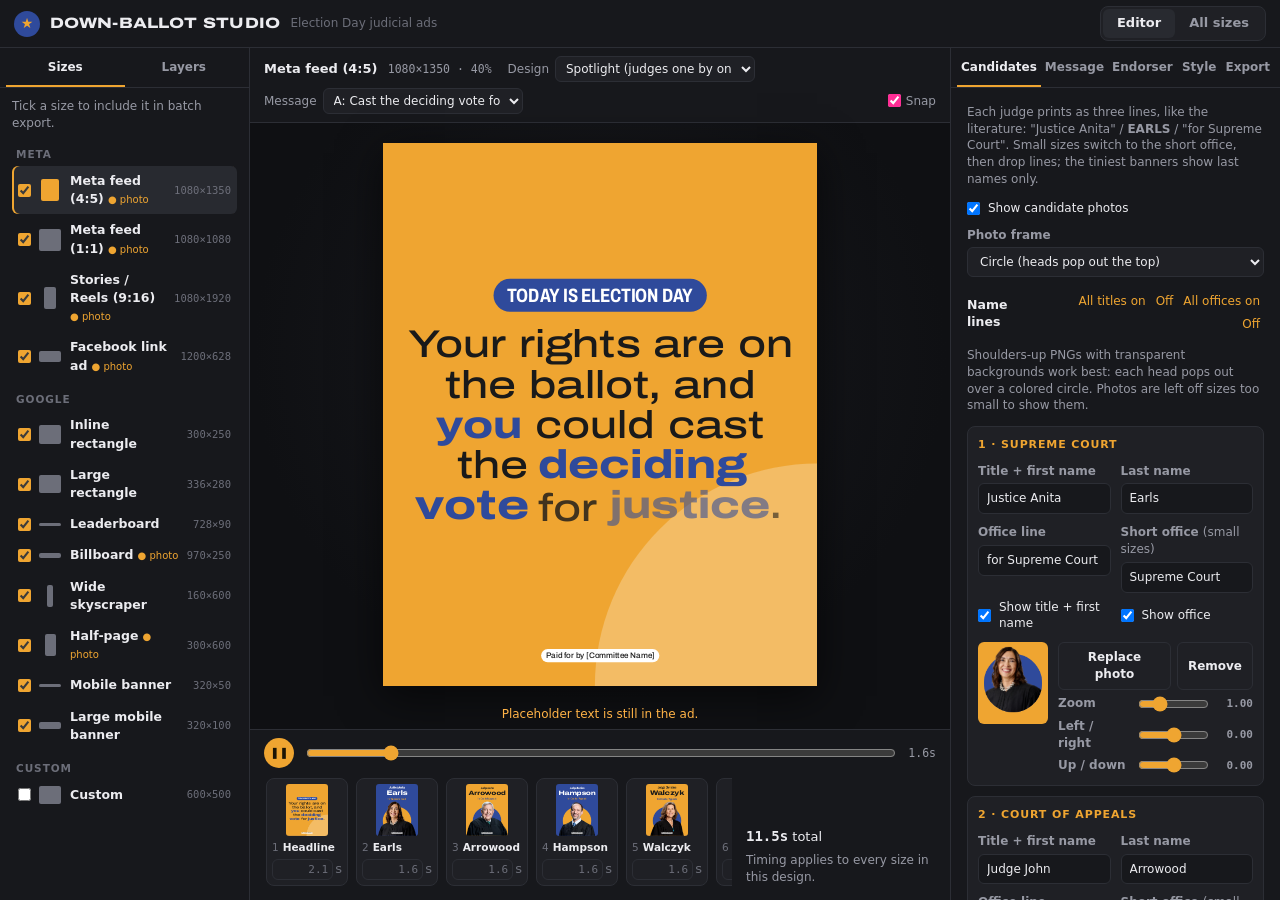
==== judicial/index.html @ fb501891 "Judicial ads: editor refresh with exact numbers, snapping guides, layers and a slide strip The inspe" ====
<!doctype html>
<html lang="en">
<head>
<meta charset="utf-8">
<meta name="viewport" content="width=device-width, initial-scale=1">
<title>Down-Ballot Studio</title>
<link rel="preconnect" href="https://fonts.googleapis.com">
<link rel="preconnect" href="https://fonts.gstatic.com" crossorigin>
<link href="https://fonts.googleapis.com/css2?family=Archivo:wdth,wght@62..125,100..900&family=Permanent+Marker&display=swap" rel="stylesheet">
<link rel="stylesheet" href="styles.css">
</head>
<body>
<header class="topbar">
  <div class="brand">
    <span class="brand-mark" aria-hidden="true">★</span>
    <h1>Down-Ballot Studio</h1>
    <span class="sub">Election Day judicial ads</span>
  </div>
  <div class="view-toggle" role="tablist">
    <button class="seg active" data-view="single">Editor</button>
    <button class="seg" data-view="grid">All sizes</button>
  </div>
</header>

<main class="app">
  <!-- Sizes -->
  <aside class="panel left">
    <div class="ptabs" role="tablist">
      <button class="ptab active" data-ltab="sizes">Sizes</button>
      <button class="ptab" data-ltab="layers">Layers</button>
    </div>
    <div class="lbody" data-lbody="sizes">
      <p class="hint">Tick a size to include it in batch export.</p>
      <ul id="sizeList" class="size-list"></ul>
      <div id="customBox" class="custom-box">
        <b>Custom size</b>
        <div class="row2">
          <label>Width (px)<input id="customW" type="number" min="50" max="4000" step="1"></label>
          <label>Height (px)<input id="customH" type="number" min="50" max="4000" step="1"></label>
        </div>
      </div>
    </div>
    <div class="lbody" data-lbody="layers" hidden>
      <div id="layerList" class="layer-list"></div>
    </div>
  </aside>

  <!-- Stage -->
  <section class="stage" id="stageSingle">
    <div class="stage-bar">
      <span id="sizeInfo" class="size-info"></span>
      <label class="inline">Design <select id="layoutPick"></select></label>
      <label class="inline">Message <select id="msgPick"></select></label>
      <span class="spacer"></span>
      <label class="tog" title="Snap to edges, centers and other elements while dragging (hold Alt to skip)"><input type="checkbox" data-bind="snap"> Snap</label>
      <label class="tog" title="Stories: shade the areas Instagram covers"><input type="checkbox" data-bind="guides"> Safe zone</label>
    </div>
    <div class="canvas-wrap" id="canvasWrap"><canvas id="ad"></canvas></div>
    <div class="warn" id="warnings"></div>
    <div class="timeline">
      <div class="transport">
        <button id="playBtn" class="icon-btn" title="Play / pause (space)">❚❚</button>
        <input id="scrub" type="range" min="0" max="1000" value="0">
        <span id="timeRead" class="mono">0.0s</span>
      </div>
      <div class="slide-strip" id="slideBar" hidden></div>
    </div>
  </section>

  <section class="stage grid-stage" id="stageGrid" hidden>
    <div class="grid-head"><p class="muted">Every size at once, finished. Hover an ad to play it; click to edit it.</p>
      <label class="inline">Preview <select id="gridLayout"></select></label></div>
    <div class="ad-grid" id="adGrid"></div>
  </section>

  <!-- Controls -->
  <aside class="panel right">
    <div id="inspector" class="inspector" hidden></div>
    <div id="settings">
    <div class="tabs" role="tablist">
      <button class="tab active" data-tab="cands">Candidates</button>
      <button class="tab" data-tab="message">Message</button>
      <button class="tab" data-tab="endorser">Endorser</button>
      <button class="tab" data-tab="style">Style</button>
      <button class="tab" data-tab="export">Export</button>
    </div>

    <div class="tab-body" data-body="cands">
      <p class="hint">Each judge prints as three lines, like the literature: "Justice Anita" / <b>EARLS</b> / "for Supreme Court". Small sizes switch to the short office, then drop lines; the tiniest banners show last names only.</p>
      <label class="check"><input type="checkbox" data-bind="candPhotos"> Show candidate photos</label>
      <label>Photo frame
        <select data-bind="frame"><option value="circle">Circle (heads pop out the top)</option><option value="square">Rounded square (heads pop out the top)</option><option value="none">No frame (cutouts stand on the band)</option></select>
      </label>
      <div class="bx-head"><b>Name lines</b><span class="bx-links"><button data-lines="showPrefix:1">All titles on</button><button data-lines="showPrefix:0">Off</button><button data-lines="showOffice:1">All offices on</button><button data-lines="showOffice:0">Off</button></span></div>
      <p class="hint">Shoulders-up PNGs with transparent backgrounds work best: each head pops out over a colored circle. Photos are left off sizes too small to show them.</p>
      <div id="candFields"></div>
    </div>

    <div class="tab-body" data-body="message" hidden>
      <p class="hint">Write a few different messages; each size uses one, so the ads don't all say the same thing. Wrap words in *stars* to make them bold and blue. The short headline is used where the full one wouldn't be readable.</p>
      <div id="msgFields"></div>
      <button id="addMsg" class="ghost">+ Add a message</button>
      <div class="bx-head"><b>Which message each size uses</b><span class="bx-links"><button id="msgSpread">Spread them out</button><button id="msgAllA">All use A</button></span></div>
      <div id="msgSizes" class="msg-sizes"></div>
      <label>Marker note <span class="hint">(handwritten note in the Scrapbook design)</span><input type="text" data-bind="text.note"></label>
      <h3>Every size</h3>
      <label>Disclaimer
        <input type="text" data-bind="text.disclaimer">
      </label>
      <p class="hint">Check the exact wording and minimum type size with your compliance contact. Sizes where it's hidden are listed below.</p>
      <div class="bx-head"><b>Show the disclaimer on</b><span class="bx-links"><button data-all="disclaimer:1">All</button><button data-all="disclaimer:0">None</button></span></div>
      <div id="discSizes" class="bx-list"></div>
    </div>

    <div class="tab-body" data-body="endorser" hidden>
      <div class="photo-row">
        <canvas id="photoThumb" width="160" height="160"></canvas>
        <div class="btn-col">
          <label class="ghost file-btn">Upload photo<input type="file" id="photoFile" accept="image/*" hidden></label>
          <button id="photoClear" class="ghost">Remove photo</button>
        </div>
      </div>
      <div class="prop"><span>Zoom</span><input type="range" min="0.5" max="3" step="0.01" data-bind="endorser.zoom"><output data-out="endorser.zoom"></output></div>
      <div class="prop"><span>Left / right</span><input type="range" min="-3" max="3" step="0.01" data-bind="endorser.x"><output data-out="endorser.x"></output></div>
      <div class="prop"><span>Up / down</span><input type="range" min="-3" max="3" step="0.01" data-bind="endorser.y"><output data-out="endorser.y"></output></div>
      <label>Photo frame
        <select data-bind="endFrame"><option value="circle">Circle</option><option value="square">Rounded square</option><option value="none">No frame</option></select>
      </label>
      <label>Endorser name <span class="hint">(shown beside or under the photo when there's room)</span>
        <input type="text" data-bind="endorser.name">
      </label>
      <div class="bx-head"><b>Show the endorser on</b><span class="bx-links"><button data-all="endorser:big">Large sizes</button><button data-all="endorser:1">All</button><button data-all="endorser:0">None</button></span></div>
      <div id="endSizes" class="bx-list"></div>
    </div>

    <div class="tab-body" data-body="style" hidden>
      <h3>Design</h3>
      <p class="hint"><b>Spotlight</b>: a headline slide, a slide per judge, then an end card with everyone. <b>Front Row</b>: a ticker, a poster headline and the judges side by side. <b>Scrapbook</b>: polaroid cards, a marker note and a starburst button.</p>
      <div class="bx-head"><b>Which design each size uses</b><span class="bx-links"><button data-layout-all="mix">Mix</button><button data-layout-all="spotlight">All spotlight</button><button data-layout-all="frontrow">All front row</button><button data-layout-all="scrapbook">All scrapbook</button></span></div>
      <div id="layoutSizes" class="msg-sizes"></div>
      <h3>Motion</h3>
      <div class="row2">
        <label>Animation style<select data-bind="motion" id="motionPick"></select></label>
        <label class="check pulse"><input type="checkbox" data-bind="pulse"> Button pulses</label>
      </div>
      <div class="row2">
        <label>Length (seconds)<input type="number" min="5" max="15" step="0.5" data-bind="duration"></label>
        <label>Ending<select data-bind="outro"><option value="hold">Hold the finished ad</option><option value="fade">Fade out (loops cleanly)</option></select></label>
      </div>
      <p class="hint">Front Row and Scrapbook build in about 3–4 seconds, then hold. Spotlight runs as long as its slides need: set each slide’s length in the strip under the ad. Google GIFs replay to fill 30 seconds, the most Google allows.</p>
      <h3>Colors</h3>
      <div class="color-row">
        <label>Yellow<input type="color" data-bind="colors.yellow"></label>
        <label>Blue<input type="color" data-bind="colors.blue"></label>
        <label>White<input type="color" data-bind="colors.white"></label>
        <label>Text<input type="color" data-bind="colors.black"></label>
      </div>
      <button id="resetColors" class="ghost sm">Reset colors</button>

      <h3>Font</h3>
      <p class="hint">In Adobe Fonts, add <b>Obviously Variable</b> to a web project, add this site's domain (and <code>localhost</code> for local use), then paste the project ID or the embed code here.</p>
      <div class="kit-row">
        <input type="text" id="kitInput" placeholder="e.g. abc1def or the &lt;link&gt; embed code">
        <button id="kitLoad" class="ghost sm">Load</button>
      </div>
      <p class="hint" id="fontStatus"></p>
      <details id="cssBox" class="tokens"><summary>Paste the project's CSS (only if the note above asks)</summary>
        <textarea rows="3" data-bind="font.css" placeholder="@font-face { font-family: &quot;obviously-variable&quot;; src: url(...) ... }"></textarea>
      </details>
      <label>Family name <span class="hint">(as Adobe lists it in the CSS)</span><input type="text" list="famList" data-bind="font.family"></label>
      <p class="hint">Width is a percentage of normal; the font uses the nearest width it has.</p>
      <div class="prop"><span>Wide width</span><input type="range" min="25" max="300" step="1" data-bind="font.wideW"><output data-out="font.wideW"></output></div>
      <div class="prop"><span>Last names</span><input type="range" min="25" max="300" step="1" data-bind="font.lastW"><output data-out="font.lastW"></output></div>
      <div class="prop"><span>Narrow width</span><input type="range" min="25" max="300" step="1" data-bind="font.condW"><output data-out="font.condW"></output></div>
      <div class="prop"><span>Fine print</span><input type="range" min="25" max="300" step="1" data-bind="font.bodyW"><output data-out="font.bodyW"></output></div>
      <p class="hint">Wide: headline, button, endorser name. Last names: the judges' last names. Narrow: "Justice Anita", office lines, the tag.</p>
      <div class="row2">
        <label>Headline weight<select data-bind="font.dWeight"><option>300</option><option>400</option><option>500</option><option>600</option><option>700</option></select></label>
        <label>Bold weight <span class="hint">(highlights, names)</span><select data-bind="font.hWeight"><option>600</option><option>700</option><option>800</option><option>900</option></select></label>
      </div>
      <label>Name-line weight<select data-bind="font.cWeight"><option>300</option><option>400</option><option>500</option><option>600</option><option>700</option></select></label>
      <datalist id="famList"></datalist>
    </div>

    <div class="tab-body" data-body="export" hidden>
      <h3>This size</h3>
      <button id="exportAnim" class="primary">Download animation</button>
      <button id="exportOne" class="ghost">Download still (finished frame)</button>
      <p class="hint">Meta sizes save as MP4 video. Google Display sizes save as animated GIF (Google doesn't take video in display slots), squeezed under 150 KB. Video needs Chrome or Edge.</p>
      <h3>Batch</h3>
      <div class="bx-head"><b>Sizes</b> <span id="bxCount" class="hint"></span><span class="bx-links"><button data-all="batch:1">All</button><button data-all="batch:meta">Meta</button><button data-all="batch:google">Google</button><button data-all="batch:0">None</button></span></div>
      <div id="batchSizes" class="bx-list"></div>
      <div class="row2">
        <label>Export
          <select data-bind="exp.kind"><option value="anim">Animations (MP4 / GIF)</option><option value="still">Still images</option></select>
        </label>
        <label>Still format
          <select data-bind="exp.format"><option value="png">PNG</option><option value="jpg">JPG</option></select>
        </label>
      </div>
      <label class="check"><input type="checkbox" data-bind="exp.stills"> With animations, add a still backup for each Google size</label>
      <label class="check"><input type="checkbox" data-bind="exp.allMessages"> Every message for every checked size (for A/B testing)</label>
      <label class="check"><input type="checkbox" data-bind="exp.cap"> Keep Google sizes under 150 KB (switches to JPG if needed)</label>
      <label class="check"><input type="checkbox" data-bind="exp.zip"> Bundle into one .zip</label>
      <button id="exportBatch" class="primary">Export checked sizes</button>
      <div id="progress" class="progress" hidden><div></div><span></span></div>
      <h3>Settings</h3>
      <div class="btn-col">
        <button id="saveSettings" class="ghost">Save settings file (.json)</button>
        <label class="ghost file-btn">Load settings file<input type="file" id="loadSettings" accept="application/json" hidden></label>
        <button id="resetAll" class="ghost danger">Reset everything</button>
      </div>
    </div>
    </div>
  </aside>
</main>

<script src="../vendor/mp4-muxer.js"></script>
<script src="app.js"></script>
<script src="suites.js"></script>
</body>
</html>
---- judicial/styles.css ----
:root {
  --bg: #0f1013;
  --panel: #17181c;
  --panel-2: #1f2025;
  --panel-3: #282a30;
  --line: #2c2e35;
  --line-2: #393b44;
  --text: #ececf0;
  --muted: #9799a4;
  --faint: #6c6e79;
  --accent: #efa531;
  --accent-ink: #1a1405;
  --sel: #ff2d95;
  --blue2: #2f4a9b;
  --danger: #ff7a70;
  --display: "obviously-variable", "Archivo", sans-serif;
  --body: system-ui, -apple-system, "Segoe UI", Roboto, "Archivo", sans-serif;
  --mono: ui-monospace, "SF Mono", Menlo, monospace;
}
* { box-sizing: border-box; }
[hidden] { display: none !important; }
html, body { margin: 0; height: 100%; }
body { background: var(--bg); color: var(--text); font: 13px/1.4 var(--body); display: flex; flex-direction: column; }
button, input, select, textarea { font: inherit; color: inherit; }
.muted, .hint { color: var(--muted); }
.hint { font-size: 12px; font-weight: 400; }
code { color: var(--accent); }
.mono { font-family: var(--mono); font-size: 11.5px; color: var(--muted); }

/* top bar */
.topbar { display: flex; align-items: center; justify-content: space-between; gap: 16px; height: 48px; padding: 0 14px; background: var(--panel); border-bottom: 1px solid var(--line); flex-shrink: 0; }
.brand { display: flex; align-items: center; gap: 10px; }
.brand-mark { width: 26px; height: 26px; border-radius: 50%; display: grid; place-items: center; background: var(--blue2); color: var(--accent); font-size: 14px; }
.brand h1 { margin: 0; font: 800 15px/1 var(--display); font-stretch: 125%; letter-spacing: .02em; text-transform: uppercase; }
.brand .sub { color: var(--faint); font-size: 12px; }
.view-toggle { display: flex; background: var(--panel-2); border: 1px solid var(--line); border-radius: 8px; padding: 2px; }
.seg { border: 0; background: none; padding: 5px 14px; border-radius: 6px; cursor: pointer; color: var(--muted); font-weight: 600; }
.seg.active { background: var(--panel-3); color: var(--text); }

/* layout */
.app { flex: 1; display: grid; grid-template-columns: 250px 1fr 330px; min-height: 0; }
.panel { background: var(--panel); overflow-y: auto; min-height: 0; }
.panel.left { border-right: 1px solid var(--line); }
.panel.right { border-left: 1px solid var(--line); }
.lbody { padding: 8px 12px 16px; }

input[type=text], input[type=number], select, textarea {
  width: 100%; background: var(--panel-2); border: 1px solid var(--line); border-radius: 6px; padding: 6px 8px; outline: none;
}
textarea { resize: vertical; min-height: 38px; }
input:focus, select:focus, textarea:focus { border-color: var(--accent); }
input[type=range] { accent-color: var(--accent); }
label { display: block; font-size: 12px; font-weight: 600; color: var(--muted); margin: 10px 0 0; }
label > input, label > select, label > textarea { margin-top: 4px; color: var(--text); font-weight: 400; }
label.check { display: flex; gap: 8px; align-items: center; color: var(--text); font-weight: 500; }
label.check input { width: auto; margin: 0; }

/* panel tabs (left) and settings tabs (right) */
.ptabs, .tabs { display: flex; position: sticky; top: 0; background: var(--panel); border-bottom: 1px solid var(--line); z-index: 2; padding: 0 6px; }
.ptab, .tab { flex: 1; border: 0; background: none; padding: 11px 0 9px; cursor: pointer; color: var(--muted); font-weight: 600; font-size: 12.5px; border-bottom: 2px solid transparent; }
.ptab:hover, .tab:hover { color: var(--text); }
.ptab.active, .tab.active { color: var(--text); border-bottom-color: var(--accent); }
.tab-body { padding: 4px 16px 24px; }
h3 { font-size: 11px; margin: 20px 0 2px; text-transform: uppercase; letter-spacing: .08em; color: var(--muted); }
.row2 { display: grid; grid-template-columns: 1fr 1fr; gap: 10px; }

/* size list */
.lbody > .hint:first-child { margin: 2px 0 6px; }
.size-list { list-style: none; margin: 0; padding: 0; display: flex; flex-direction: column; gap: 1px; }
.size-list .grp { font-size: 10.5px; font-weight: 700; letter-spacing: .09em; text-transform: uppercase; color: var(--faint); margin: 10px 0 3px 4px; }
.size-list li.item { display: grid; grid-template-columns: 20px 1fr; align-items: center; border-radius: 6px; }
.size-list li.item:hover { background: var(--panel-2); }
.size-list li.item.active { background: var(--panel-3); box-shadow: inset 2px 0 0 var(--accent); }
.size-list input { margin: 0 0 0 5px; accent-color: var(--accent); }
.size-list button { display: grid; grid-template-columns: 24px 1fr auto; gap: 8px; align-items: center; padding: 6px 6px; background: none; border: 0; cursor: pointer; text-align: left; }
.size-list .shape { justify-self: center; background: var(--faint); border-radius: 2px; }
.size-list li.active .shape { background: var(--accent); }
.size-list .nm { font-weight: 600; font-size: 12.5px; line-height: 1.2; }
.size-list .dim { font-size: 10.5px; color: var(--faint); font-family: var(--mono); white-space: nowrap; }
.size-list .tagp { font-size: 10px; color: var(--accent); }
.custom-box { border-top: 1px solid var(--line); padding-top: 8px; margin-top: 8px; }

/* layers */
.layers-head { display: flex; flex-direction: column; gap: 2px; margin: 4px 2px 8px; }
.layers-head b { font-size: 12px; }
.layers-sub { font-size: 10.5px; font-weight: 700; letter-spacing: .09em; text-transform: uppercase; color: var(--faint); margin: 12px 4px 4px; }
.layer { display: grid; grid-template-columns: 18px 1fr auto auto; align-items: center; gap: 7px; padding: 5px 6px; border-radius: 6px; cursor: pointer; color: var(--text); }
.layer.child { padding-left: 20px; }
.layer:hover, .layer.hov { background: var(--panel-2); }
.layer.sel { background: rgba(255, 45, 149, .16); box-shadow: inset 2px 0 0 var(--sel); }
.layer.off .ln, .layer.off .lk { opacity: .4; }
.layer .ln { white-space: nowrap; overflow: hidden; text-overflow: ellipsis; font-size: 12.5px; }
.layer svg { width: 14px; height: 14px; fill: none; stroke: currentColor; stroke-width: 1.4; stroke-linecap: round; stroke-linejoin: round; display: block; }
.layer .lk { color: var(--muted); }
.layer .dot { width: 6px; height: 6px; border-radius: 50%; background: var(--accent); }
.layer .eye { background: none; border: 0; padding: 2px; color: var(--faint); cursor: pointer; opacity: 0; }
.layer:hover .eye, .layer.off .eye { opacity: 1; }
.layer .eye:hover { color: var(--text); }
.layer-list > .ghost.sm { margin-top: 14px; }
.layer-list > .hint { margin: 12px 4px 0; line-height: 1.5; }

/* stage */
.stage { display: flex; flex-direction: column; align-items: stretch; min-height: 0; min-width: 0; overflow: hidden; }
.stage-bar { display: flex; align-items: center; flex-wrap: wrap; gap: 6px 16px; padding: 8px 14px; border-bottom: 1px solid var(--line); background: var(--panel); }
.stage-bar .size-info b { margin-right: 6px; }
.stage-bar .spacer { flex: 1; }
.stage-bar label.inline { display: flex; align-items: center; gap: 6px; margin: 0; font-weight: 500; }
.stage-bar select { width: auto; max-width: 230px; padding: 4px 6px; font-size: 12px; margin: 0; }
label.tog { display: flex; align-items: center; gap: 5px; margin: 0; font-weight: 500; color: var(--muted); cursor: pointer; }
label.tog input { margin: 0; accent-color: var(--sel); }
.canvas-wrap { flex: 1; width: 100%; min-height: 0; display: grid; place-items: center; padding: 18px; background: radial-gradient(circle at 50% 40%, #191a1f, var(--bg) 70%); }
.canvas-wrap canvas { display: block; box-shadow: 0 10px 40px rgba(0, 0, 0, .6); }
#ad { touch-action: none; }
.warn { font-size: 12px; color: #ffb347; text-align: center; padding: 0 16px 6px; }
.warn:empty { display: none; }

/* timeline: transport + slide strip */
.timeline { border-top: 1px solid var(--line); background: var(--panel); padding: 8px 14px 10px; display: flex; flex-direction: column; gap: 8px; }
.transport { display: flex; align-items: center; gap: 10px; }
.transport input[type=range] { flex: 1; }
.icon-btn { width: 30px; height: 30px; border-radius: 50%; border: 0; background: var(--accent); color: var(--accent-ink); cursor: pointer; font-weight: 900; font-size: 11px; flex-shrink: 0; }
.slide-strip { display: flex; align-items: flex-end; gap: 14px; }
.strip-cards { display: flex; gap: 8px; overflow-x: auto; padding: 2px 2px 4px; }
.slide-card { flex-shrink: 0; background: var(--panel-2); border: 1px solid var(--line); border-radius: 8px; padding: 5px; cursor: pointer; display: flex; flex-direction: column; gap: 5px; }
.slide-card:hover { border-color: var(--line-2); }
.slide-card canvas { display: block; border-radius: 3px; margin: 0 auto; }
.slide-card.playing { border-color: var(--accent); }
.slide-card.active { border-color: var(--sel); box-shadow: 0 0 0 1px var(--sel); }
.sc-meta { display: flex; align-items: center; justify-content: space-between; gap: 6px; font-size: 11px; }
.sc-name { color: var(--faint); white-space: nowrap; overflow: hidden; text-overflow: ellipsis; max-width: 80px; }
.sc-name b { color: var(--text); font-weight: 600; margin-left: 4px; }
.sc-len { display: flex; align-items: center; gap: 2px; color: var(--faint); }
.sc-len input { width: 44px; padding: 2px 4px; font-size: 11px; font-family: var(--mono); text-align: right; }
.strip-side { display: flex; flex-direction: column; gap: 6px; min-width: 150px; max-width: 220px; padding-bottom: 4px; }
.strip-total b { font-family: var(--mono); font-size: 14px; }

/* inspector */
.inspector section { padding: 12px 16px; border-bottom: 1px solid var(--line); }
.inspector h4 { margin: 0 0 8px; font-size: 11px; text-transform: uppercase; letter-spacing: .08em; color: var(--muted); }
.insp-head { display: flex; align-items: flex-start; justify-content: space-between; gap: 8px; padding: 12px 16px; border-bottom: 1px solid var(--line); position: sticky; top: 0; background: var(--panel); z-index: 2; }
.insp-head small { display: block; color: var(--faint); font-size: 11px; }
.insp-head b { font-size: 14px; color: var(--text); }
.insp-head .x { background: var(--panel-2); border: 1px solid var(--line); border-radius: 6px; width: 28px; height: 28px; cursor: pointer; color: var(--muted); }
.insp-head .x:hover { color: var(--text); }
.grid2 { display: grid; grid-template-columns: 1fr 1fr; gap: 6px 10px; }
label.num { display: grid; grid-template-columns: auto 1fr auto; align-items: center; gap: 6px; margin: 0; background: var(--panel-2); border: 1px solid var(--line); border-radius: 6px; padding: 0 8px; color: var(--faint); font-weight: 600; }
label.num:focus-within { border-color: var(--accent); }
label.num input { border: 0; background: none; padding: 6px 0; margin: 0; font-family: var(--mono); font-size: 12px; min-width: 0; -moz-appearance: textfield; }
label.num input::-webkit-inner-spin-button { opacity: .5; }
label.num input[readonly] { color: var(--faint); }
label.num i { font-style: normal; font-size: 11px; }
.ctl { display: grid; grid-template-columns: 150px 1fr; align-items: center; gap: 10px; margin-top: 8px; }
.ctl .sl { width: 100%; accent-color: var(--sel); }
.ctl.col { grid-template-columns: 70px 1fr; }
.ctl .lab { font-weight: 600; color: var(--faint); font-size: 12px; }
.sws { display: flex; align-items: center; gap: 6px; }
.sw { width: 22px; height: 22px; border-radius: 50%; border: 2px solid var(--line-2); cursor: pointer; padding: 0; }
.sw.on { border-color: var(--sel); box-shadow: 0 0 0 2px rgba(255, 45, 149, .35); }
.sws input[type=color] { width: 26px; height: 24px; padding: 0; border: 1px solid var(--line-2); border-radius: 5px; background: none; cursor: pointer; }
.tk-x { background: none; border: 0; color: var(--muted); cursor: pointer; font-size: 15px; }
#tkMatch { margin-top: 8px; font-size: 12px; }
.align-row { display: grid; grid-template-columns: repeat(6, 1fr); gap: 4px; margin-top: 10px; }
.align-row button { height: 30px; background: var(--panel-2); border: 1px solid var(--line); border-radius: 6px; cursor: pointer; color: var(--muted); display: grid; place-items: center; }
.align-row button:hover { color: var(--text); border-color: var(--line-2); }
.align-row svg { width: 16px; height: 16px; fill: none; stroke: currentColor; stroke-width: 1.3; }
.align-row rect { fill: currentColor; stroke: none; opacity: .75; }
.insp-actions .btn-row > * { flex: 1; }
.insp-actions .hint { margin: 10px 0 0; }
.inspector section > .hint { margin: 6px 0 0; }

/* grid view */
.grid-stage { justify-content: flex-start; align-items: stretch; overflow-y: auto; padding: 16px; gap: 14px; }
.grid-stage p { margin: 0; }
.grid-head { display: flex; flex-wrap: wrap; align-items: center; justify-content: space-between; gap: 8px 16px; }
.grid-head label.inline { display: flex; align-items: center; gap: 6px; margin: 0; }
.grid-head select { width: auto; }
.ad-grid { display: flex; flex-wrap: wrap; gap: 18px; align-items: flex-end; }
.ad-card { background: none; border: 0; padding: 0; cursor: pointer; text-align: left; color: var(--text); }
.ad-card canvas { display: block; border-radius: 3px; outline: 2px solid transparent; outline-offset: 3px; }
.ad-card:hover canvas, .ad-card.active canvas { outline-color: var(--accent); }
.ad-card div { padding-top: 6px; font-size: 12px; }
.ad-card span { color: var(--muted); }

/* settings tabs content */
.cand { border: 1px solid var(--line); border-radius: 8px; padding: 2px 10px 10px; margin-top: 10px; background: var(--panel-2); }
.cand b { display: block; margin-top: 8px; font-size: 11px; color: var(--accent); text-transform: uppercase; letter-spacing: .08em; }
.cand input { background: var(--panel); }
.cand-photo { display: grid; grid-template-columns: 70px 1fr; gap: 10px; align-items: start; margin-top: 10px; }
.cand-photo canvas { width: 70px; height: 82px; border-radius: 6px; background: var(--panel); }
.cand-photo .prop { grid-template-columns: 70px 1fr 38px; margin-top: 4px; }
.btn-row { display: flex; gap: 6px; }
.btn-row > * { margin: 0 !important; }
label.ghost.sm { width: auto; padding: 6px 10px; font-size: 12px; }
.color-row { display: grid; grid-template-columns: repeat(4, 1fr); gap: 8px; }
.color-row input[type=color] { width: 100%; height: 32px; padding: 2px; border: 1px solid var(--line); border-radius: 6px; background: var(--panel-2); }
.kit-row { display: grid; grid-template-columns: 1fr auto; gap: 6px; margin-top: 8px; }
.kit-row button { margin: 0; }
.photo-row { display: grid; grid-template-columns: 96px 1fr; gap: 12px; align-items: center; margin-top: 12px; }
.photo-row canvas { width: 96px; height: 96px; border-radius: 50%; background: var(--panel-2); }

button.primary, button.ghost, label.ghost { display: block; width: 100%; padding: 8px 12px; border-radius: 6px; cursor: pointer; font-weight: 600; text-align: center; margin-top: 8px; }
button.primary { background: var(--accent); color: var(--accent-ink); border: 0; }
button.primary:hover { filter: brightness(1.06); }
button.ghost, label.ghost { background: var(--panel-2); border: 1px solid var(--line); color: var(--text); font-size: 12.5px; }
button.ghost:hover, label.ghost:hover { border-color: var(--line-2); background: var(--panel-3); }
button.ghost.sm { padding: 5px 10px; width: auto; font-size: 12px; margin-top: 0; }
button.danger { color: var(--danger); }
button:disabled { opacity: .5; cursor: not-allowed; }
.btn-col { display: flex; flex-direction: column; }
.btn-col > :first-child { margin-top: 0; }
.prop { display: grid; grid-template-columns: 84px 1fr 44px; align-items: center; gap: 8px; margin-top: 8px; font-size: 12px; color: var(--muted); font-weight: 600; }
.prop input[type=range] { width: 100%; }
.prop output { font-family: var(--mono); font-size: 11px; text-align: right; }
.bx-head { display: flex; align-items: center; gap: 6px; margin-top: 14px; font-size: 12.5px; }
.bx-links { margin-left: auto; display: flex; gap: 2px; flex-wrap: wrap; justify-content: flex-end; }
.bx-links button { background: none; border: 0; color: var(--accent); font-size: 12px; cursor: pointer; padding: 2px 4px; }
.bx-list { border: 1px solid var(--line); border-radius: 6px; padding: 6px 8px; margin-top: 6px; display: grid; grid-template-columns: 1fr 1fr; gap: 3px 8px; background: var(--panel-2); }
.bx-list label { display: flex; align-items: center; gap: 6px; font-size: 12px; margin: 0; font-weight: 500; color: var(--text); cursor: pointer; }
.bx-list input { width: auto; margin: 0; }
.progress { margin-top: 10px; height: 26px; background: var(--panel-2); border-radius: 6px; position: relative; overflow: hidden; border: 1px solid var(--line); }
.progress div { position: absolute; inset: 0 auto 0 0; background: var(--accent); width: 0; transition: width .2s; }
.progress span { position: relative; font-size: 12px; line-height: 26px; padding-left: 8px; mix-blend-mode: difference; color: #fff; }
.msg { border: 1px solid var(--line); border-radius: 8px; padding: 2px 10px 10px; margin-top: 10px; background: var(--panel-2); }
.msg-head { display: flex; align-items: center; justify-content: space-between; margin-top: 8px; }
.msg-head b { font-size: 11px; color: var(--accent); text-transform: uppercase; letter-spacing: .08em; }
.msg-head button { background: none; border: 0; color: var(--danger); font-size: 12px; cursor: pointer; }
.msg input, .msg textarea { background: var(--panel); }
.msg-sizes { display: grid; grid-template-columns: 1fr auto; gap: 4px 10px; align-items: center; margin-top: 6px; font-size: 12px; }
.msg-sizes select { width: auto; padding: 3px 6px; }
.row2.checks { margin-top: 6px; }
.row2.checks label.check { margin: 0; font-size: 12px; }
label.check.pulse { margin-top: 26px; }
.tokens { margin-top: 10px; font-size: 12px; color: var(--muted); }
.tokens summary { cursor: pointer; font-weight: 600; }
.tokens textarea { margin-top: 6px; }

@media (max-width: 1100px) {
  body { height: auto; }
  .app { grid-template-columns: 1fr; }
  .stage { overflow: visible; }
  .canvas-wrap { height: 65vh; flex: none; }
  .panel.left { max-height: 300px; border-right: 0; border-bottom: 1px solid var(--line); }
  .panel.right { border-left: 0; border-top: 1px solid var(--line); }
  .slide-strip { flex-direction: column; align-items: stretch; }
  .strip-side { max-width: none; }
}

/* refinements */
.ptab, .tab { padding-left: 4px; padding-right: 4px; font-size: 12px; }
label.num input::-webkit-inner-spin-button, label.num input::-webkit-outer-spin-button, .sc-len input::-webkit-inner-spin-button { -webkit-appearance: none; margin: 0; }
.slide-card { min-width: 82px; align-items: stretch; gap: 4px; }
.sc-name { max-width: none; font-size: 10.5px; }
.sc-len input { width: 100%; }
.strip-side { min-width: 0; max-width: 190px; }
.stage-bar select { max-width: 200px; }
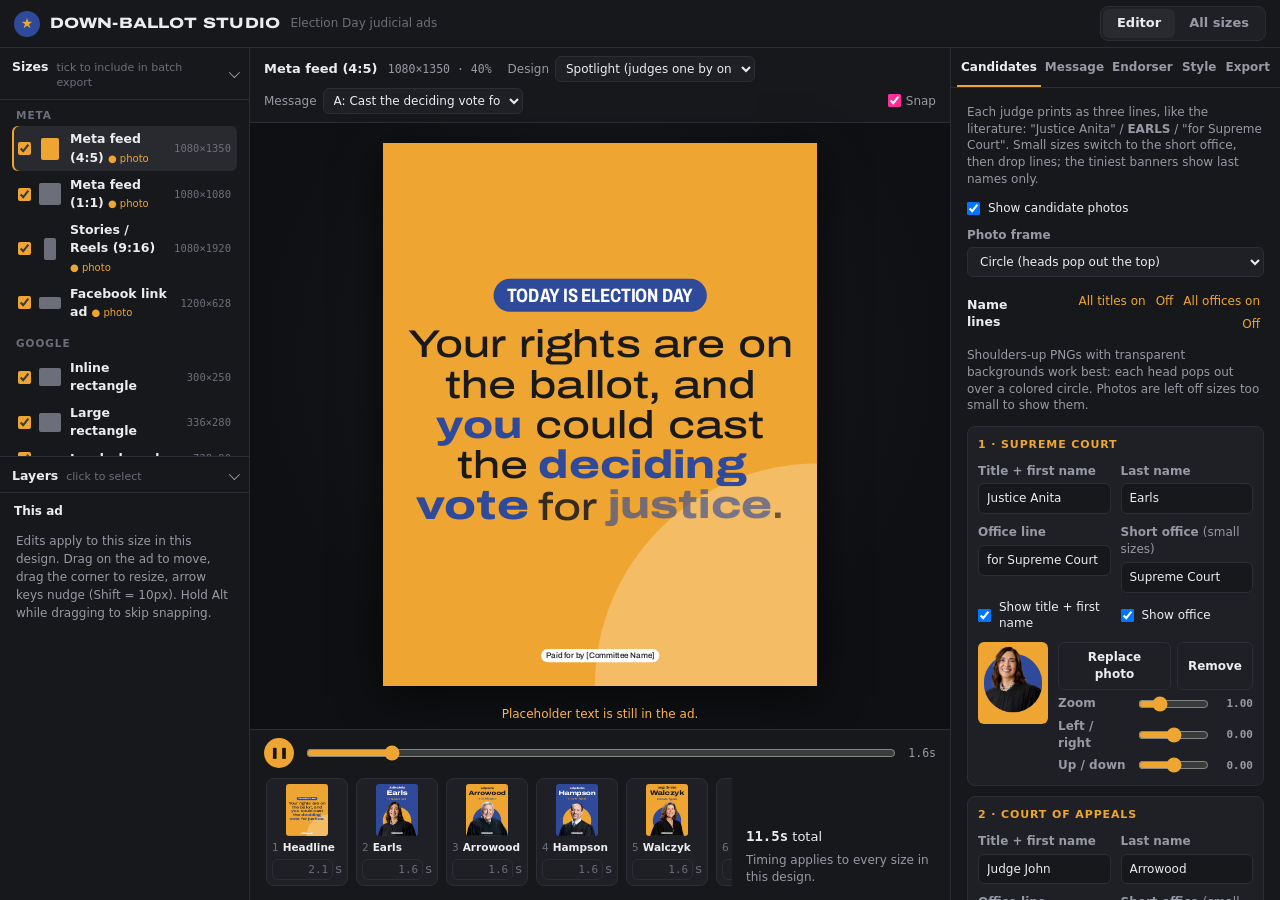
==== commit cba54df0: "Judicial ads: always-visible Layers panel; stop stale cached scripts breaking the editor Pages cache" ====
--- a/judicial/index.html
+++ b/judicial/index.html
@@ -3,11 +3,12 @@
 <head>
 <meta charset="utf-8">
 <meta name="viewport" content="width=device-width, initial-scale=1">
+<meta name="build" content="20261023170240">
 <title>Down-Ballot Studio</title>
 <link rel="preconnect" href="https://fonts.googleapis.com">
 <link rel="preconnect" href="https://fonts.gstatic.com" crossorigin>
 <link href="https://fonts.googleapis.com/css2?family=Archivo:wdth,wght@62..125,100..900&family=Permanent+Marker&display=swap" rel="stylesheet">
-<link rel="stylesheet" href="styles.css">
+<link rel="stylesheet" href="styles.css?v=20261023170240">
 </head>
 <body>
 <header class="topbar">
@@ -25,24 +26,23 @@
 <main class="app">
   <!-- Sizes -->
   <aside class="panel left">
-    <div class="ptabs" role="tablist">
-      <button class="ptab active" data-ltab="sizes">Sizes</button>
-      <button class="ptab" data-ltab="layers">Layers</button>
-    </div>
-    <div class="lbody" data-lbody="sizes">
-      <p class="hint">Tick a size to include it in batch export.</p>
-      <ul id="sizeList" class="size-list"></ul>
-      <div id="customBox" class="custom-box">
-        <b>Custom size</b>
-        <div class="row2">
-          <label>Width (px)<input id="customW" type="number" min="50" max="4000" step="1"></label>
-          <label>Height (px)<input id="customH" type="number" min="50" max="4000" step="1"></label>
+    <section class="lsec" id="secSizes">
+      <button class="lsec-head" data-lsec="sizes"><b>Sizes</b><span class="hint">tick to include in batch export</span><i class="chev" aria-hidden="true"></i></button>
+      <div class="lsec-body">
+        <ul id="sizeList" class="size-list"></ul>
+        <div id="customBox" class="custom-box">
+          <b>Custom size</b>
+          <div class="row2">
+            <label>Width (px)<input id="customW" type="number" min="50" max="4000" step="1"></label>
+            <label>Height (px)<input id="customH" type="number" min="50" max="4000" step="1"></label>
+          </div>
         </div>
       </div>
-    </div>
-    <div class="lbody" data-lbody="layers" hidden>
-      <div id="layerList" class="layer-list"></div>
-    </div>
+    </section>
+    <section class="lsec" id="secLayers">
+      <button class="lsec-head" data-lsec="layers"><b>Layers</b><span class="hint">click to select</span><i class="chev" aria-hidden="true"></i></button>
+      <div class="lsec-body"><div id="layerList" class="layer-list"></div></div>
+    </section>
   </aside>
 
   <!-- Stage -->
@@ -216,7 +216,7 @@
 </main>
 
 <script src="../vendor/mp4-muxer.js"></script>
-<script src="app.js"></script>
-<script src="suites.js"></script>
+<script src="app.js?v=20261023170240"></script>
+<script src="suites.js?v=20261023170240"></script>
 </body>
 </html>
--- a/judicial/styles.css
+++ b/judicial/styles.css
@@ -253,3 +253,27 @@
 .sc-len input { width: 100%; }
 .strip-side { min-width: 0; max-width: 190px; }
 .stage-bar select { max-width: 200px; }
+.seg-row { display: grid; grid-template-columns: 1fr 1fr; gap: 4px; }
+.seg-row button { padding: 6px 8px; background: var(--panel-2); border: 1px solid var(--line); border-radius: 6px; cursor: pointer; font-size: 12px; color: var(--muted); }
+.seg-row button:hover { color: var(--text); border-color: var(--line-2); }
+.seg-row button.on { color: var(--text); border-color: var(--sel); background: rgba(255, 45, 149, .14); }
+
+/* left panel: Sizes stacked over Layers, each folds away */
+.panel.left { display: flex; flex-direction: column; overflow: hidden; }
+.lsec { display: flex; flex-direction: column; min-height: 0; border-bottom: 1px solid var(--line); }
+#secSizes { flex: 0 1 auto; max-height: 48%; }
+#secLayers { flex: 1 1 auto; border-bottom: 0; }
+.panel.left:has(#secLayers.collapsed) #secSizes { max-height: none; flex: 1 1 auto; }
+.lsec-head { display: flex; align-items: baseline; gap: 8px; width: 100%; padding: 10px 12px 8px; background: var(--panel); border: 0; border-bottom: 1px solid var(--line); cursor: pointer; text-align: left; color: var(--text); flex-shrink: 0; }
+.lsec-head b { font-size: 12.5px; }
+.lsec-head .hint { flex: 1; font-size: 11px; color: var(--faint); }
+.lsec-head .chev { width: 8px; height: 8px; border-right: 1.5px solid var(--muted); border-bottom: 1.5px solid var(--muted); transform: rotate(45deg) translateY(-2px); align-self: center; }
+.lsec.collapsed .chev { transform: rotate(-45deg); }
+.lsec.collapsed .lsec-body { display: none; }
+.lsec.collapsed { flex: 0 0 auto; }
+.lsec-body { overflow-y: auto; padding: 6px 12px 14px; min-height: 0; }
+.size-list .grp:first-child { margin-top: 2px; }
+.size-list button { padding: 4px 6px; }
+
+.stale-bar { background: var(--accent); color: var(--accent-ink); padding: 8px 14px; font-weight: 600; display: flex; gap: 12px; align-items: center; justify-content: center; }
+.stale-bar button { background: var(--accent-ink); color: #fff; border: 0; border-radius: 6px; padding: 5px 12px; cursor: pointer; font-weight: 600; }
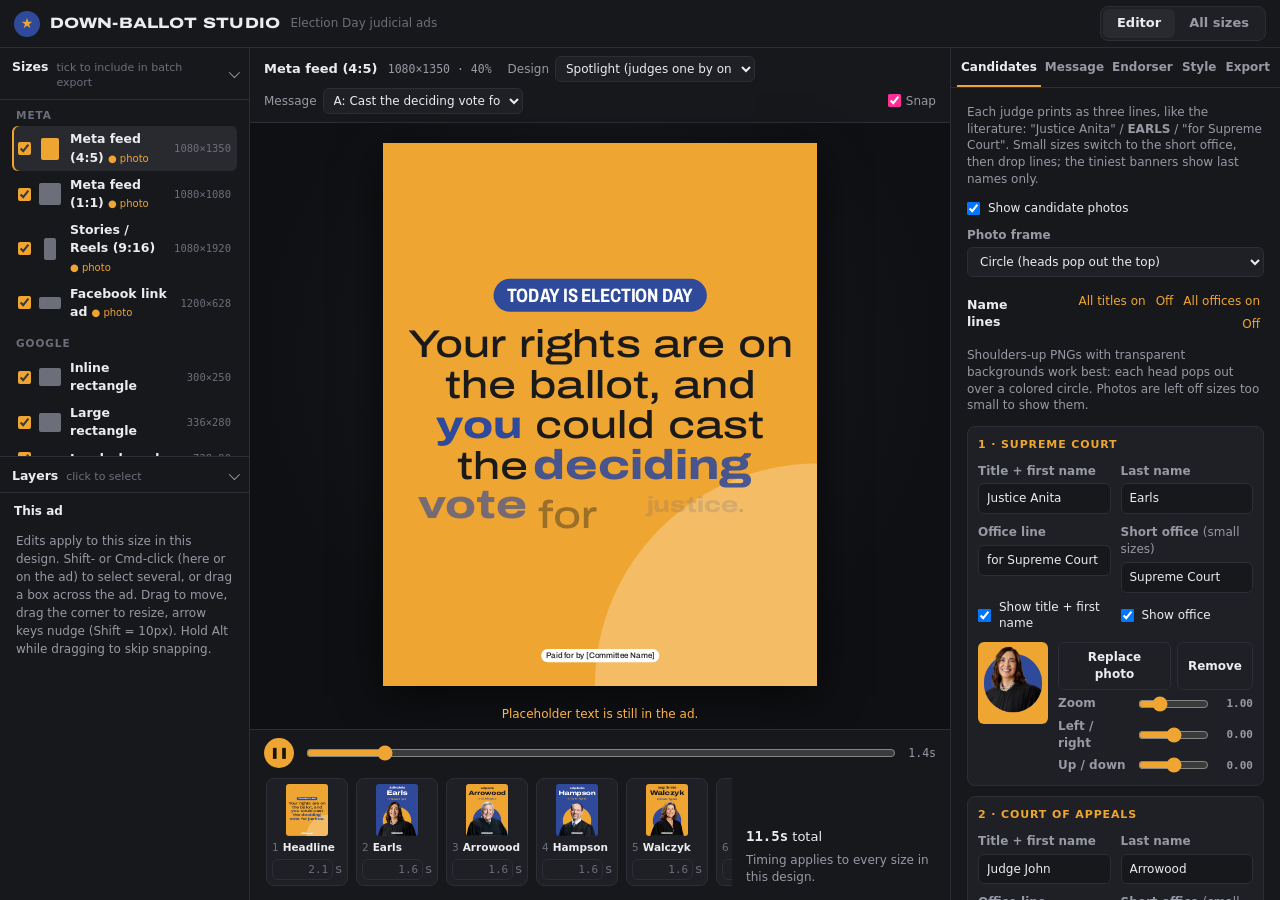
==== commit a6d5439d: "Judicial ads: multiselect Shift/Cmd-click on the ad or in Layers, box-select, or Cmd+A. Selections m" ====
--- a/judicial/index.html
+++ b/judicial/index.html
@@ -3,12 +3,12 @@
 <head>
 <meta charset="utf-8">
 <meta name="viewport" content="width=device-width, initial-scale=1">
-<meta name="build" content="20261023170240">
+<meta name="build" content="20261023171512">
 <title>Down-Ballot Studio</title>
 <link rel="preconnect" href="https://fonts.googleapis.com">
 <link rel="preconnect" href="https://fonts.gstatic.com" crossorigin>
 <link href="https://fonts.googleapis.com/css2?family=Archivo:wdth,wght@62..125,100..900&family=Permanent+Marker&display=swap" rel="stylesheet">
-<link rel="stylesheet" href="styles.css?v=20261023170240">
+<link rel="stylesheet" href="styles.css?v=20261023171512">
 </head>
 <body>
 <header class="topbar">
@@ -216,7 +216,7 @@
 </main>
 
 <script src="../vendor/mp4-muxer.js"></script>
-<script src="app.js?v=20261023170240"></script>
-<script src="suites.js?v=20261023170240"></script>
+<script src="app.js?v=20261023171512"></script>
+<script src="suites.js?v=20261023171512"></script>
 </body>
 </html>
--- a/judicial/styles.css
+++ b/judicial/styles.css
@@ -277,3 +277,11 @@
 
 .stale-bar { background: var(--accent); color: var(--accent-ink); padding: 8px 14px; font-weight: 600; display: flex; gap: 12px; align-items: center; justify-content: center; }
 .stale-bar button { background: var(--accent-ink); color: #fff; border: 0; border-radius: 6px; padding: 5px 12px; cursor: pointer; font-weight: 600; }
+.align-row.two { grid-template-columns: 1fr 1fr; margin-top: 4px; }
+.align-row.two button { display: flex; align-items: center; justify-content: center; gap: 6px; font-size: 11.5px; }
+.align-row button:disabled { opacity: .35; cursor: not-allowed; }
+.inspector h4 .cnt { background: var(--panel-3); color: var(--muted); border-radius: 8px; padding: 0 6px; margin-left: 4px; font-size: 10px; letter-spacing: 0; }
+.stagger { display: grid; grid-template-columns: 70px 90px 1fr; align-items: center; gap: 8px; margin-top: 10px; }
+.stagger .lab { font-weight: 600; color: var(--faint); font-size: 12px; }
+.stagger .ghost.sm { margin: 0; }
+label.num input::placeholder { color: var(--faint); font-family: var(--body); }
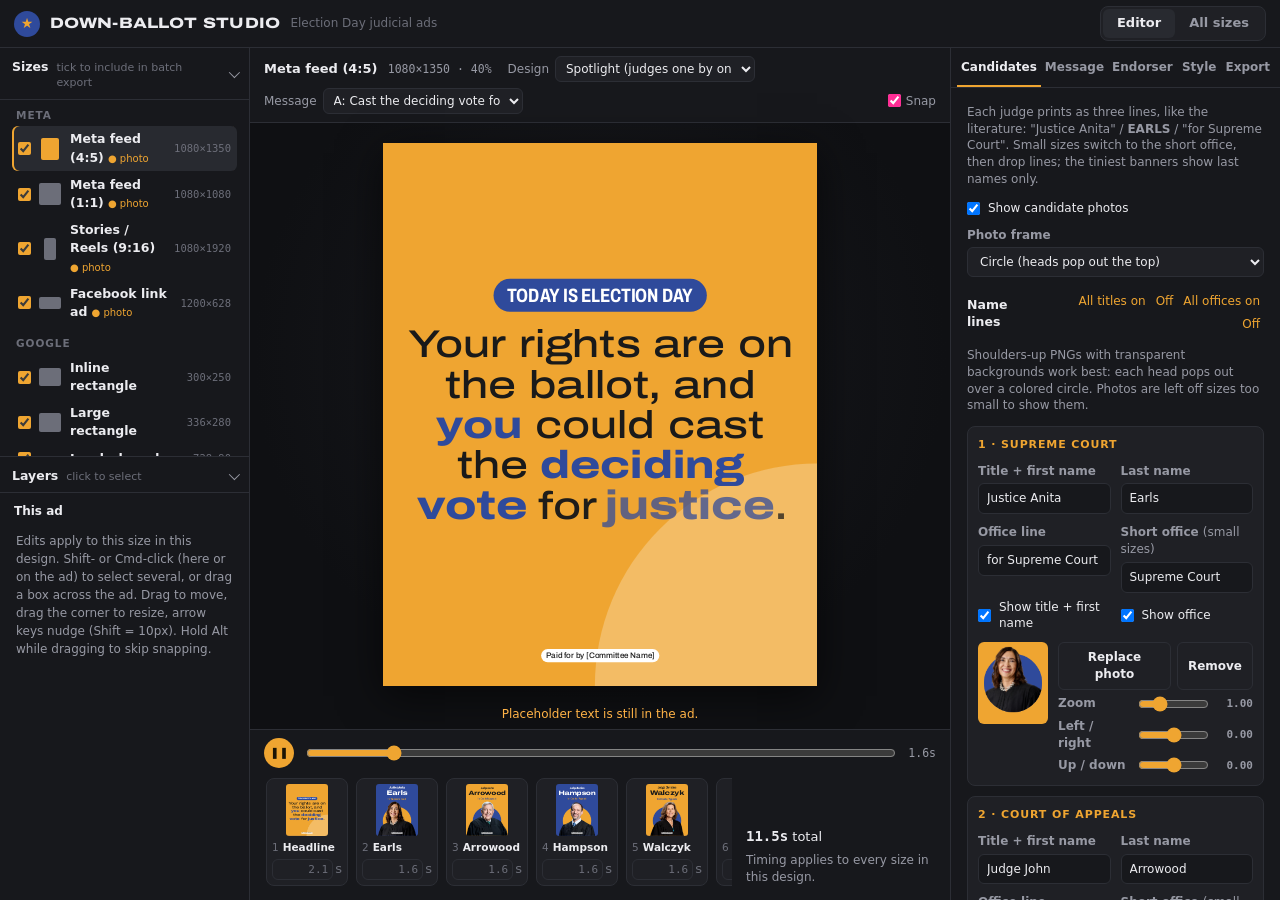
==== commit b4ba3ca7: "Judicial ads: full-width ticker on ultrawide Front Row banners; editable ticker text 728x90, 320x100" ====
--- a/judicial/index.html
+++ b/judicial/index.html
@@ -3,12 +3,12 @@
 <head>
 <meta charset="utf-8">
 <meta name="viewport" content="width=device-width, initial-scale=1">
-<meta name="build" content="20261023171512">
+<meta name="build" content="20261023185021">
 <title>Down-Ballot Studio</title>
 <link rel="preconnect" href="https://fonts.googleapis.com">
 <link rel="preconnect" href="https://fonts.gstatic.com" crossorigin>
 <link href="https://fonts.googleapis.com/css2?family=Archivo:wdth,wght@62..125,100..900&family=Permanent+Marker&display=swap" rel="stylesheet">
-<link rel="stylesheet" href="styles.css?v=20261023171512">
+<link rel="stylesheet" href="styles.css?v=20261023185021">
 </head>
 <body>
 <header class="topbar">
@@ -216,7 +216,7 @@
 </main>
 
 <script src="../vendor/mp4-muxer.js"></script>
-<script src="app.js?v=20261023171512"></script>
-<script src="suites.js?v=20261023171512"></script>
+<script src="app.js?v=20261023185021"></script>
+<script src="suites.js?v=20261023185021"></script>
 </body>
 </html>
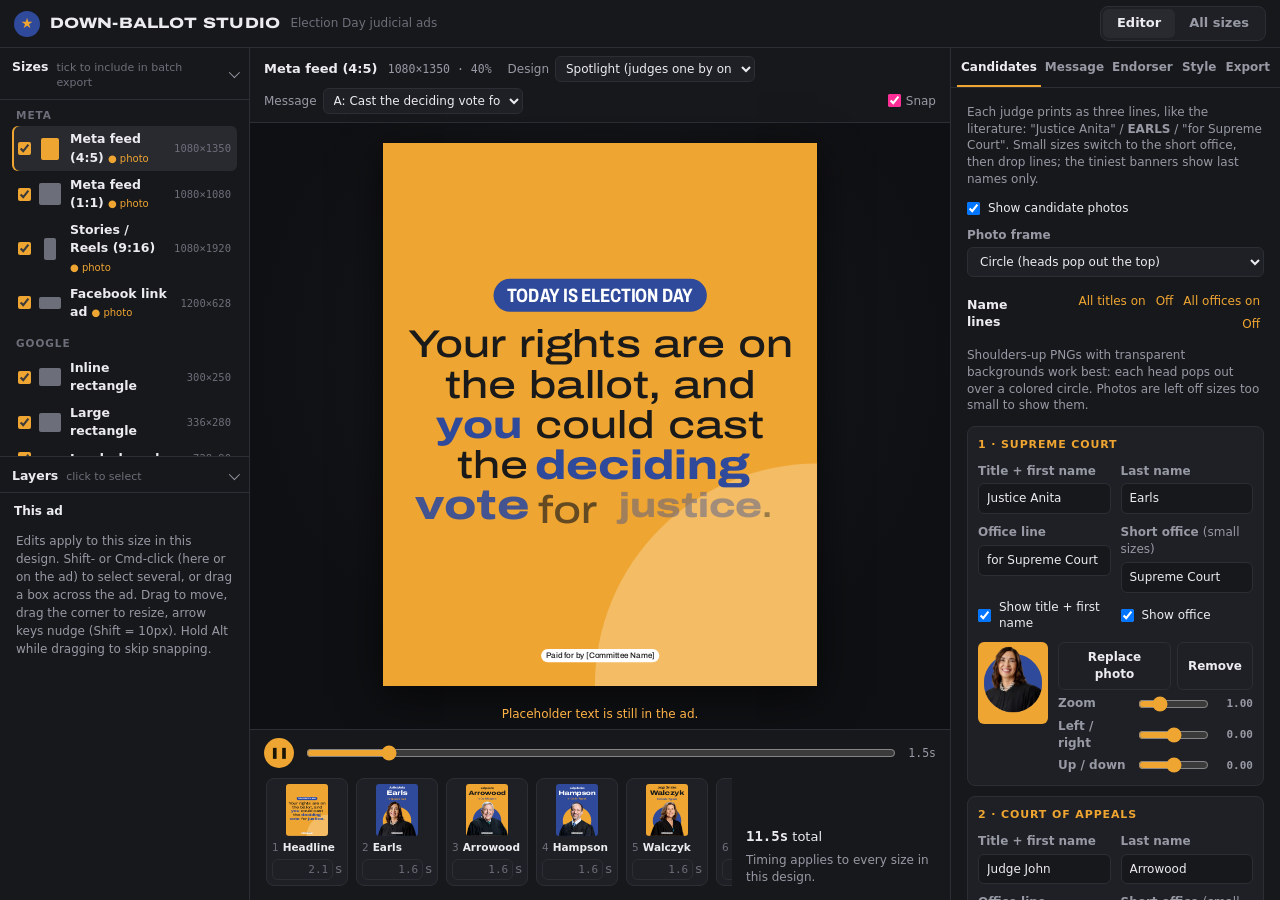
==== commit ba739fc5: "Judicial ads: GIF motion setting for lighter, sharper Google GIFs Full, Light (default) or Simple mo" ====
--- a/judicial/index.html
+++ b/judicial/index.html
@@ -3,12 +3,12 @@
 <head>
 <meta charset="utf-8">
 <meta name="viewport" content="width=device-width, initial-scale=1">
-<meta name="build" content="20261023185021">
+<meta name="build" content="20261023195406">
 <title>Down-Ballot Studio</title>
 <link rel="preconnect" href="https://fonts.googleapis.com">
 <link rel="preconnect" href="https://fonts.gstatic.com" crossorigin>
 <link href="https://fonts.googleapis.com/css2?family=Archivo:wdth,wght@62..125,100..900&family=Permanent+Marker&display=swap" rel="stylesheet">
-<link rel="stylesheet" href="styles.css?v=20261023185021">
+<link rel="stylesheet" href="styles.css?v=20261023195406">
 </head>
 <body>
 <header class="topbar">
@@ -147,6 +147,8 @@
         <label>Length (seconds)<input type="number" min="5" max="15" step="0.5" data-bind="duration"></label>
         <label>Ending<select data-bind="outro"><option value="hold">Hold the finished ad</option><option value="fade">Fade out (loops cleanly)</option></select></label>
       </div>
+      <label>GIF motion <span class="hint">(Google sizes)</span><select data-bind="gifMotion"><option value="full">Full: smooth, like the video</option><option value="light">Light: each move in two steps</option><option value="step">Simple: things appear on cue</option></select></label>
+      <p class="hint">Google sizes must be GIFs under 150 KB. The less that moves between frames, the more of that goes to color and frame rate, so photos stay crisp. Their preview here shows the GIF motion, and looping motion (the ticker, rays, button shine) stays still in GIFs.</p>
       <p class="hint">Front Row and Scrapbook build in about 3–4 seconds, then hold. Spotlight runs as long as its slides need: set each slide’s length in the strip under the ad. Google GIFs replay to fill 30 seconds, the most Google allows.</p>
       <h3>Colors</h3>
       <div class="color-row">
@@ -216,7 +218,7 @@
 </main>
 
 <script src="../vendor/mp4-muxer.js"></script>
-<script src="app.js?v=20261023185021"></script>
-<script src="suites.js?v=20261023185021"></script>
+<script src="app.js?v=20261023195406"></script>
+<script src="suites.js?v=20261023195406"></script>
 </body>
 </html>
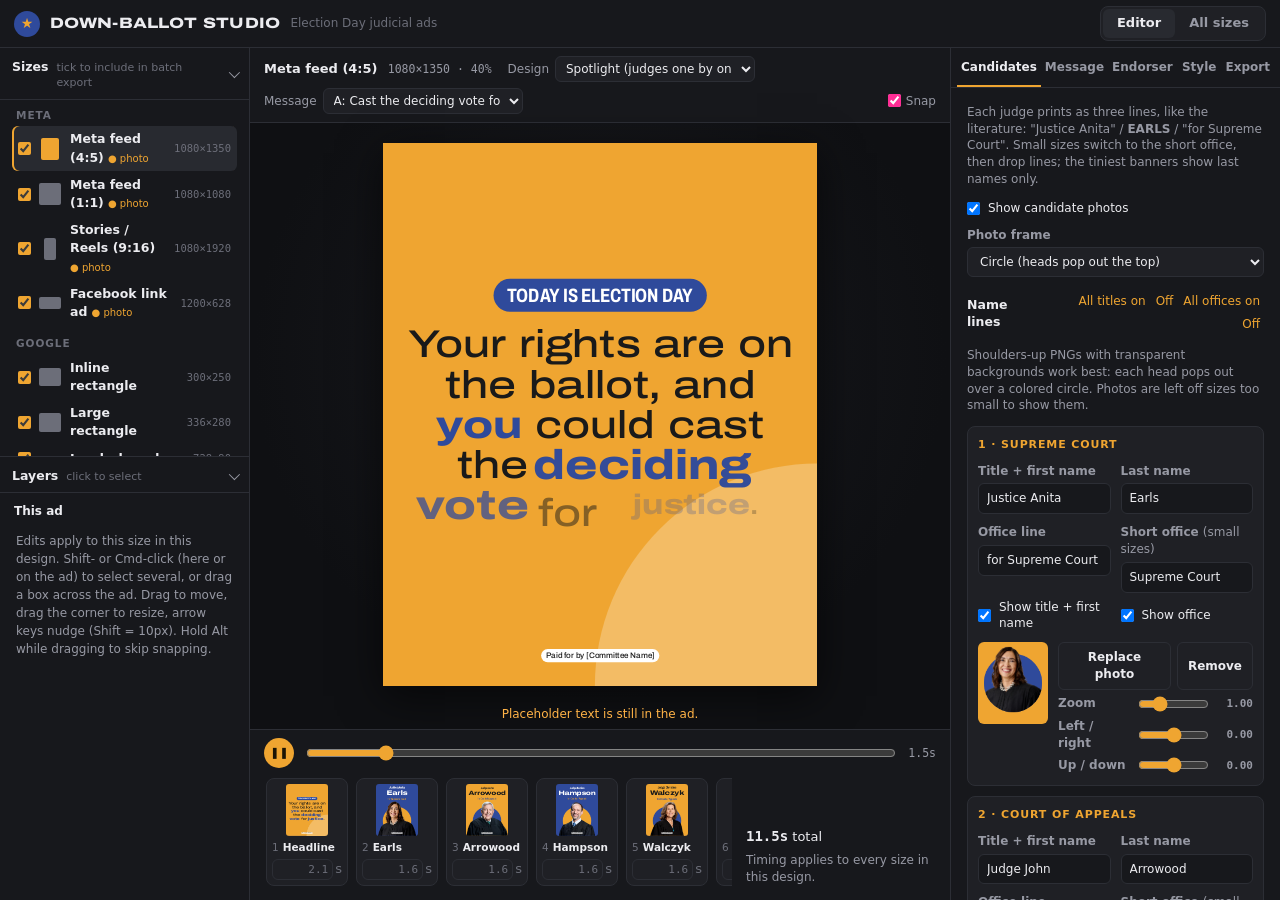
==== commit 261ce358: "Judicial ads (test): big-square Front Row with offices under the names and a taller ticker Meta 1:1 " ====
--- a/judicial/index.html
+++ b/judicial/index.html
@@ -3,12 +3,12 @@
 <head>
 <meta charset="utf-8">
 <meta name="viewport" content="width=device-width, initial-scale=1">
-<meta name="build" content="20261023195406">
+<meta name="build" content="20261026140956">
 <title>Down-Ballot Studio</title>
 <link rel="preconnect" href="https://fonts.googleapis.com">
 <link rel="preconnect" href="https://fonts.gstatic.com" crossorigin>
 <link href="https://fonts.googleapis.com/css2?family=Archivo:wdth,wght@62..125,100..900&family=Permanent+Marker&display=swap" rel="stylesheet">
-<link rel="stylesheet" href="styles.css?v=20261023195406">
+<link rel="stylesheet" href="styles.css?v=20261026140956">
 </head>
 <body>
 <header class="topbar">
@@ -218,7 +218,7 @@
 </main>
 
 <script src="../vendor/mp4-muxer.js"></script>
-<script src="app.js?v=20261023195406"></script>
-<script src="suites.js?v=20261023195406"></script>
+<script src="app.js?v=20261026140956"></script>
+<script src="suites.js?v=20261026140956"></script>
 </body>
 </html>
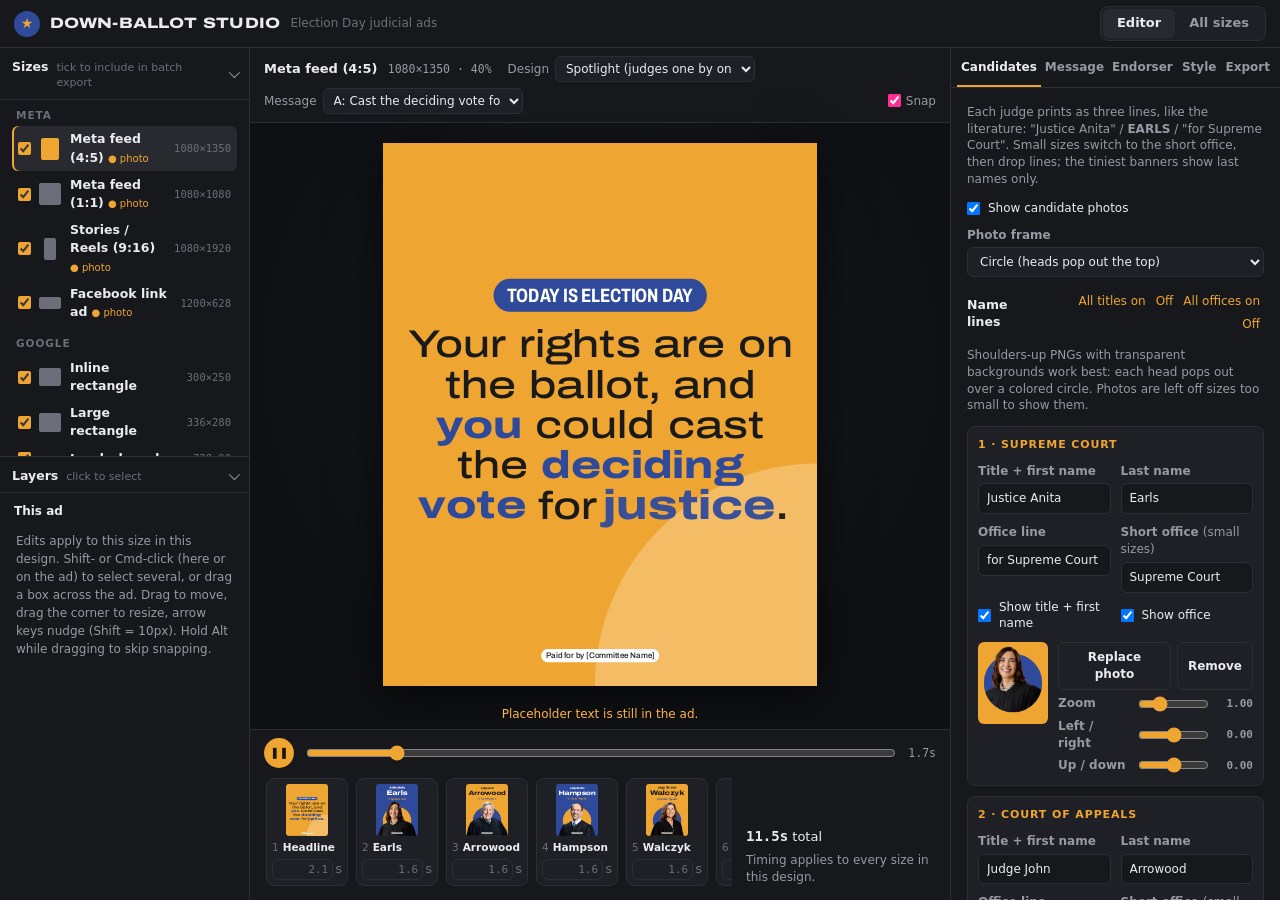
==== commit 302f3718: "Judicial ads (test): 1:1 Front Row laid out to the reference cut, with offices and a taller ticker P" ====
--- a/judicial/index.html
+++ b/judicial/index.html
@@ -3,12 +3,12 @@
 <head>
 <meta charset="utf-8">
 <meta name="viewport" content="width=device-width, initial-scale=1">
-<meta name="build" content="20261026140956">
+<meta name="build" content="20261026142500">
 <title>Down-Ballot Studio</title>
 <link rel="preconnect" href="https://fonts.googleapis.com">
 <link rel="preconnect" href="https://fonts.gstatic.com" crossorigin>
 <link href="https://fonts.googleapis.com/css2?family=Archivo:wdth,wght@62..125,100..900&family=Permanent+Marker&display=swap" rel="stylesheet">
-<link rel="stylesheet" href="styles.css?v=20261026140956">
+<link rel="stylesheet" href="styles.css?v=20261026142500">
 </head>
 <body>
 <header class="topbar">
@@ -218,7 +218,7 @@
 </main>
 
 <script src="../vendor/mp4-muxer.js"></script>
-<script src="app.js?v=20261026140956"></script>
-<script src="suites.js?v=20261026140956"></script>
+<script src="app.js?v=20261026142500"></script>
+<script src="suites.js?v=20261026142500"></script>
 </body>
 </html>
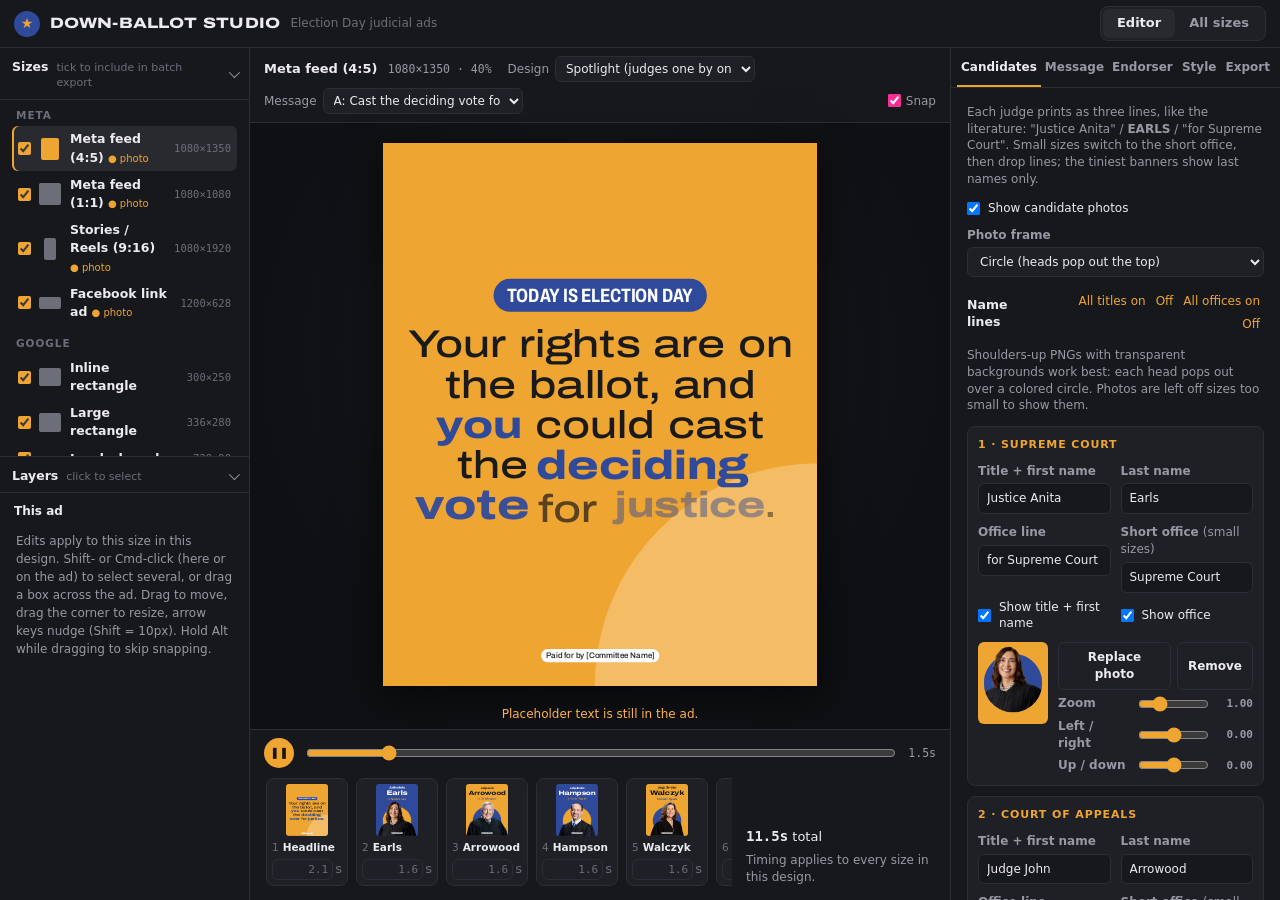
==== commit d41c06ea: "Judicial ads (test): larger office lines on the 1:1 Front Row Co-Authored-By: Claude Opus 5.5 <norep" ====
--- a/judicial/index.html
+++ b/judicial/index.html
@@ -3,12 +3,12 @@
 <head>
 <meta charset="utf-8">
 <meta name="viewport" content="width=device-width, initial-scale=1">
-<meta name="build" content="20261026142500">
+<meta name="build" content="20261026142626">
 <title>Down-Ballot Studio</title>
 <link rel="preconnect" href="https://fonts.googleapis.com">
 <link rel="preconnect" href="https://fonts.gstatic.com" crossorigin>
 <link href="https://fonts.googleapis.com/css2?family=Archivo:wdth,wght@62..125,100..900&family=Permanent+Marker&display=swap" rel="stylesheet">
-<link rel="stylesheet" href="styles.css?v=20261026142500">
+<link rel="stylesheet" href="styles.css?v=20261026142626">
 </head>
 <body>
 <header class="topbar">
@@ -218,7 +218,7 @@
 </main>
 
 <script src="../vendor/mp4-muxer.js"></script>
-<script src="app.js?v=20261026142500"></script>
-<script src="suites.js?v=20261026142500"></script>
+<script src="app.js?v=20261026142626"></script>
+<script src="suites.js?v=20261026142626"></script>
 </body>
 </html>
